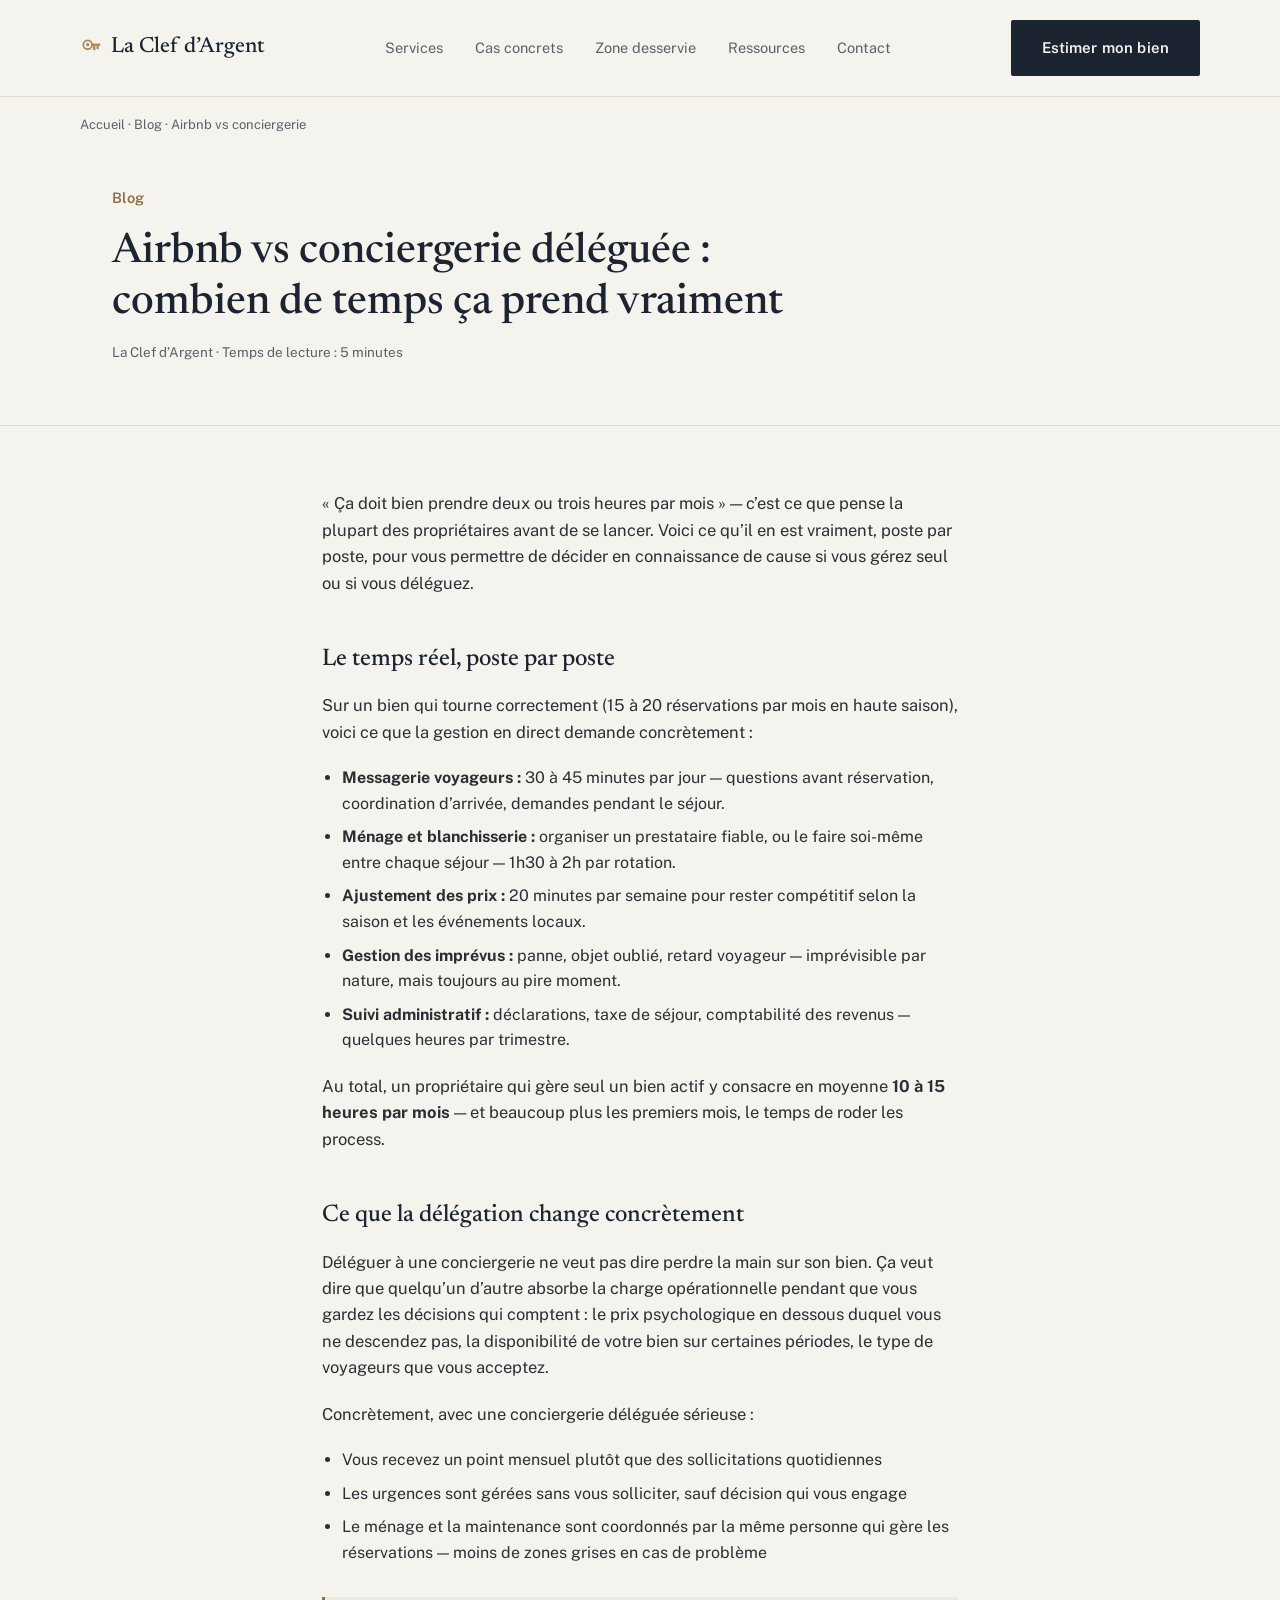
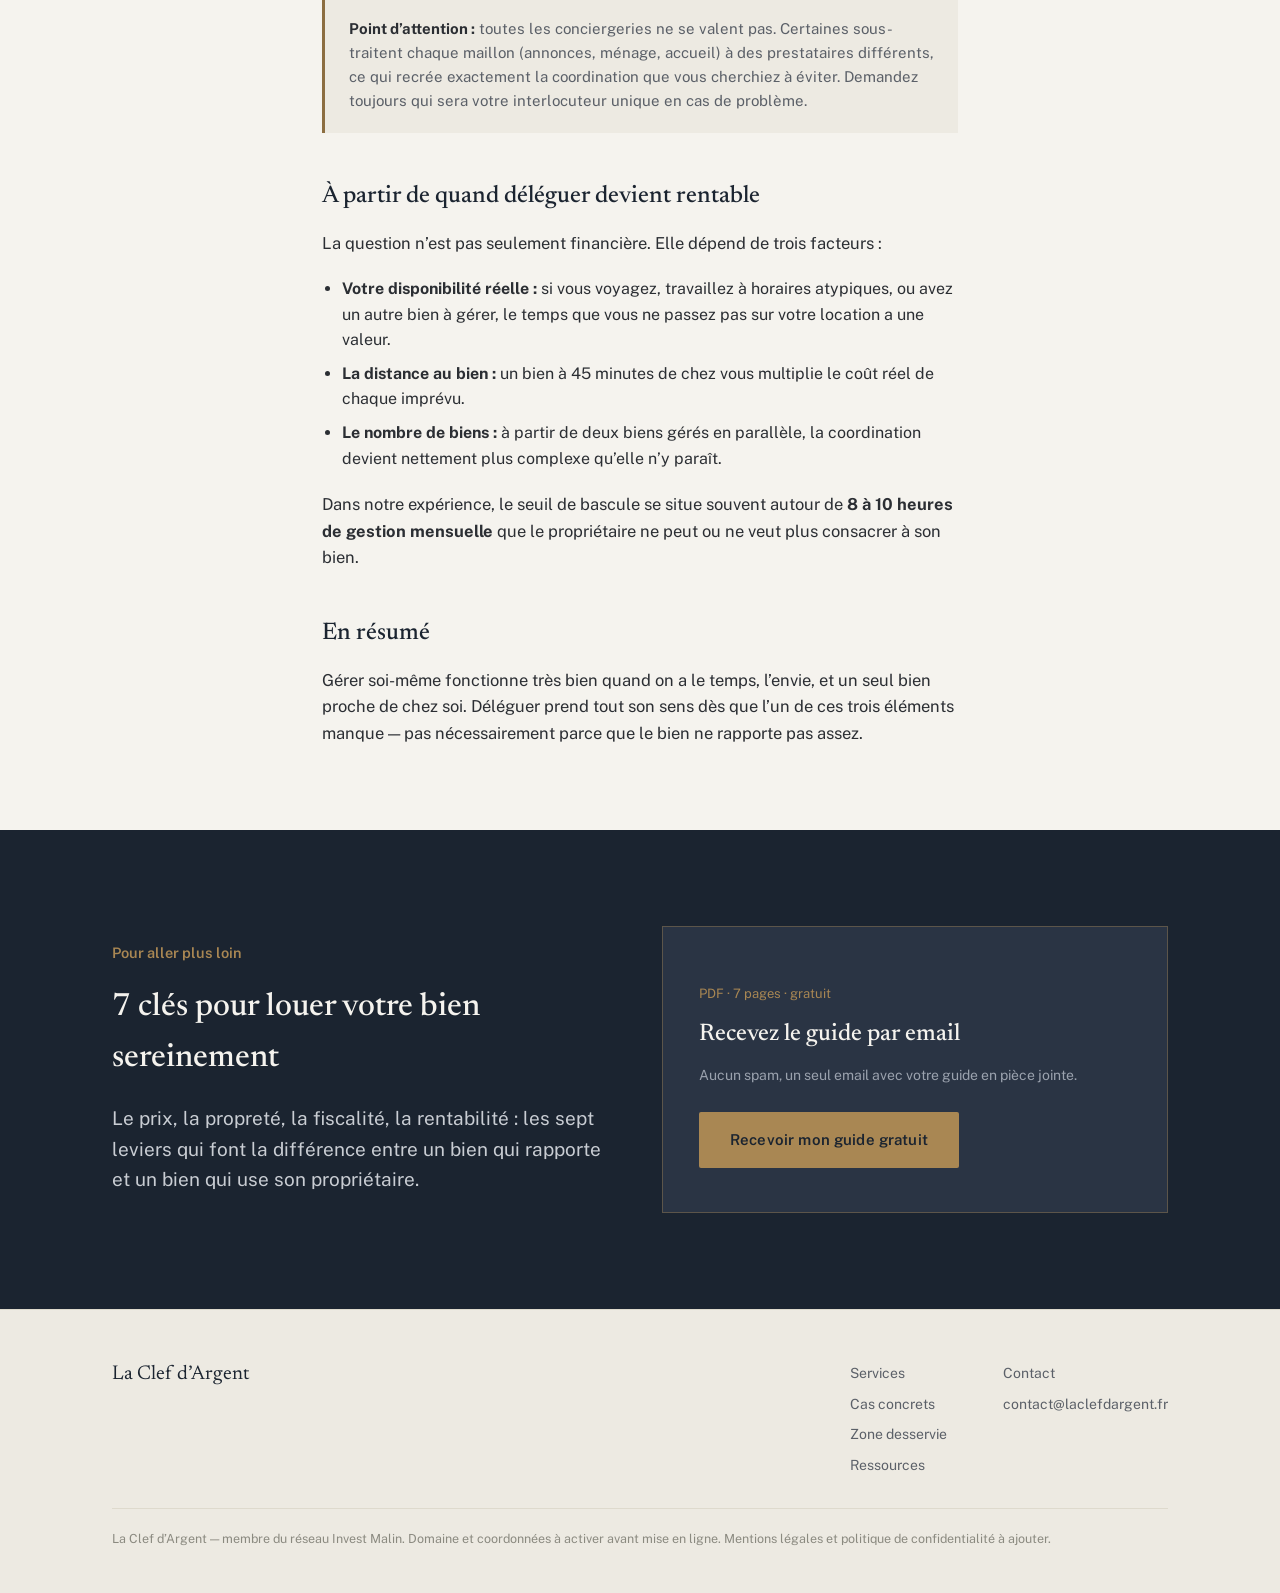
==== blog-airbnb-vs-conciergerie.html @ 1cd30d3f "Add files via upload" ====
<!DOCTYPE html>
<html lang="fr">
<head>
<meta charset="UTF-8">
<meta name="viewport" content="width=device-width, initial-scale=1.0">
<title>Airbnb vs conciergerie déléguée : combien de temps ça prend vraiment | La Clef d’Argent</title>
<meta name="description" content="Gérer soi-même sa location courte durée ou déléguer à une conciergerie : combien d'heures par mois, quels risques, et à partir de quand ça vaut le coup de déléguer.">
<link rel="preconnect" href="https://fonts.googleapis.com">
<link rel="preconnect" href="https://fonts.gstatic.com" crossorigin>
<link href="https://fonts.googleapis.com/css2?family=Newsreader:ital,opsz,wght@0,6..72,400;0,6..72,500;0,6..72,600;1,6..72,400&family=Public+Sans:wght@400;500;600&display=swap" rel="stylesheet">
<link rel="stylesheet" href="styles.css">
</head>
<body>

<header>
  <div class="wrap nav">
    <a href="index.html" class="brand"><span class="brand-mark" aria-hidden="true"><svg viewBox="0 0 40 40" width="22" height="22"><circle cx="14" cy="14" r="8" fill="none" stroke="#A98753" stroke-width="3"/><circle cx="14" cy="14" r="3" fill="#A98753"/><rect x="20" y="12" width="17" height="4" fill="#A98753"/><rect x="30" y="16" width="4" height="6" fill="#A98753"/><rect x="24" y="16" width="4" height="8" fill="#A98753"/></svg></span>La Clef d’Argent</a>
    <nav class="navlinks">
      <a href="services.html">Services</a>
      <a href="cas-concrets.html">Cas concrets</a>
      <a href="zone-desservie.html">Zone desservie</a>
      <a href="ressources.html">Ressources</a>
      <a href="index.html#contact">Contact</a>
    </nav>
    <a href="index.html#contact" class="btn btn-primary nav-cta">Estimer mon bien</a>
  </div>
</header>

<div class="wrap breadcrumb"><a href="index.html">Accueil</a> · <a href="blog-airbnb-vs-conciergerie.html">Blog</a> · Airbnb vs conciergerie</div>

<section class="page-hero">
  <div class="wrap">
    <p class="kicker">Blog</p>
    <h1>Airbnb vs conciergerie déléguée : combien de temps ça prend vraiment</h1>
    <p class="article-meta">La Clef d’Argent · Temps de lecture : 5 minutes</p>
  </div>
</section>

<section class="section-tight">
  <div class="wrap prose">
    <p>« Ça doit bien prendre deux ou trois heures par mois » — c’est ce que pense la plupart des propriétaires avant de se lancer. Voici ce qu’il en est vraiment, poste par poste, pour vous permettre de décider en connaissance de cause si vous gérez seul ou si vous déléguez.</p>

    <h2>Le temps réel, poste par poste</h2>
    <p>Sur un bien qui tourne correctement (15 à 20 réservations par mois en haute saison), voici ce que la gestion en direct demande concrètement :</p>
    <ul>
      <li><strong>Messagerie voyageurs :</strong> 30 à 45 minutes par jour — questions avant réservation, coordination d’arrivée, demandes pendant le séjour.</li>
      <li><strong>Ménage et blanchisserie :</strong> organiser un prestataire fiable, ou le faire soi-même entre chaque séjour — 1h30 à 2h par rotation.</li>
      <li><strong>Ajustement des prix :</strong> 20 minutes par semaine pour rester compétitif selon la saison et les événements locaux.</li>
      <li><strong>Gestion des imprévus :</strong> panne, objet oublié, retard voyageur — imprévisible par nature, mais toujours au pire moment.</li>
      <li><strong>Suivi administratif :</strong> déclarations, taxe de séjour, comptabilité des revenus — quelques heures par trimestre.</li>
    </ul>
    <p>Au total, un propriétaire qui gère seul un bien actif y consacre en moyenne <strong>10 à 15 heures par mois</strong> — et beaucoup plus les premiers mois, le temps de roder les process.</p>

    <h2>Ce que la délégation change concrètement</h2>
    <p>Déléguer à une conciergerie ne veut pas dire perdre la main sur son bien. Ça veut dire que quelqu’un d’autre absorbe la charge opérationnelle pendant que vous gardez les décisions qui comptent : le prix psychologique en dessous duquel vous ne descendez pas, la disponibilité de votre bien sur certaines périodes, le type de voyageurs que vous acceptez.</p>
    <p>Concrètement, avec une conciergerie déléguée sérieuse :</p>
    <ul>
      <li>Vous recevez un point mensuel plutôt que des sollicitations quotidiennes</li>
      <li>Les urgences sont gérées sans vous solliciter, sauf décision qui vous engage</li>
      <li>Le ménage et la maintenance sont coordonnés par la même personne qui gère les réservations — moins de zones grises en cas de problème</li>
    </ul>

    <div class="callout"><strong>Point d’attention :</strong> toutes les conciergeries ne se valent pas. Certaines sous-traitent chaque maillon (annonces, ménage, accueil) à des prestataires différents, ce qui recrée exactement la coordination que vous cherchiez à éviter. Demandez toujours qui sera votre interlocuteur unique en cas de problème.</div>

    <h2>À partir de quand déléguer devient rentable</h2>
    <p>La question n’est pas seulement financière. Elle dépend de trois facteurs :</p>
    <ul>
      <li><strong>Votre disponibilité réelle :</strong> si vous voyagez, travaillez à horaires atypiques, ou avez un autre bien à gérer, le temps que vous ne passez pas sur votre location a une valeur.</li>
      <li><strong>La distance au bien :</strong> un bien à 45 minutes de chez vous multiplie le coût réel de chaque imprévu.</li>
      <li><strong>Le nombre de biens :</strong> à partir de deux biens gérés en parallèle, la coordination devient nettement plus complexe qu’elle n’y paraît.</li>
    </ul>
    <p>Dans notre expérience, le seuil de bascule se situe souvent autour de <strong>8 à 10 heures de gestion mensuelle</strong> que le propriétaire ne peut ou ne veut plus consacrer à son bien.</p>

    <h2>En résumé</h2>
    <p>Gérer soi-même fonctionne très bien quand on a le temps, l’envie, et un seul bien proche de chez soi. Déléguer prend tout son sens dès que l’un de ces trois éléments manque — pas nécessairement parce que le bien ne rapporte pas assez.</p>
  </div>
</section>

<section class="section guide-section" id="guide">
  <div class="wrap guide-grid">
    <div>
      <p class="kicker" style="color:var(--brass);">Pour aller plus loin</p>
      <h2>7 clés pour louer votre bien sereinement</h2>
      <p class="lead">Le prix, la propreté, la fiscalité, la rentabilité : les sept leviers qui font la différence entre un bien qui rapporte et un bien qui use son propriétaire.</p>
    </div>
    <div class="guide-cover">
      <p class="tag">PDF · 7 pages · gratuit</p>
      <h3>Recevez le guide par email</h3>
      <p>Aucun spam, un seul email avec votre guide en pièce jointe.</p>
      <a href="index.html#guide" class="btn btn-brass">Recevoir mon guide gratuit</a>
    </div>
  </div>
</section>

<footer>
  <div class="wrap">
    <div class="footer-grid">
      <div class="footer-brand">La Clef d’Argent</div>
      <div class="footer-cols">
        <div>
          <a href="services.html">Services</a>
          <a href="cas-concrets.html">Cas concrets</a>
          <a href="zone-desservie.html">Zone desservie</a>
          <a href="ressources.html">Ressources</a>
        </div>
        <div>
          <a href="index.html#contact">Contact</a>
          <a href="mailto:contact@laclefdargent.fr">contact@laclefdargent.fr</a>
        </div>
      </div>
    </div>
    <p class="fine">La Clef d’Argent — membre du réseau Invest Malin. Domaine et coordonnées à activer avant mise en ligne. Mentions légales et politique de confidentialité à ajouter.</p>
  </div>
</footer>

</body>
</html>
---- styles.css ----
:root{
    --navy:#1B2430;
    --navy-soft:#2A3444;
    --bone:#EDEAE2;
    --bone-2:#F5F3EE;
    --brass:#A98753;
    --brass-dark:#8C6E41;
    --ink:#2B2E33;
    --ink-soft:#5B6068;
    --green:#3F4B3B;
    --line:#DEDACD;
    --danger:#9B4A3F;
  }
  *{box-sizing:border-box;}
  html{scroll-behavior:smooth;}
  body{
    margin:0;
    font-family:'Public Sans', sans-serif;
    color:var(--ink);
    background:var(--bone-2);
    line-height:1.6;
  }
  h1,h2,h3,.serif{font-family:'Newsreader', serif;}
  h1,h2,h3{color:var(--navy); font-weight:500; margin:0;}
  a{color:inherit;}
  img,svg{max-width:100%; display:block;}
  .wrap{max-width:1120px; margin:0 auto; padding:0 32px;}
  .section{padding:96px 0;}
  .section-tight{padding:64px 0;}
  .lead{font-size:19px; color:var(--ink-soft); max-width:640px;}
  .btn{
    display:inline-flex; align-items:center; justify-content:center;
    padding:15px 30px; border-radius:2px; font-size:15px; font-weight:600;
    text-decoration:none; cursor:pointer; border:1px solid transparent;
    font-family:'Public Sans', sans-serif; letter-spacing:.01em;
  }
  .btn-primary{background:var(--navy); color:var(--bone-2);}
  .btn-primary:hover{background:var(--navy-soft);}
  .btn-outline{border-color:var(--navy); color:var(--navy); background:transparent;}
  .btn-outline:hover{background:rgba(27,36,48,0.06);}
  .btn-brass{background:var(--brass); color:var(--navy);}
  .btn-brass:hover{background:var(--brass-dark); color:var(--bone-2);}

  /* Header */
  header{
    position:sticky; top:0; z-index:50;
    background:rgba(245,243,238,0.92); backdrop-filter:blur(6px);
    border-bottom:1px solid var(--line);
  }
  .nav{display:flex; align-items:center; justify-content:space-between; padding:20px 0;}
  .brand{font-family:'Newsreader', serif; font-size:22px; font-weight:500; color:var(--navy); text-decoration:none; display:inline-flex; align-items:center; gap:9px;}
  .brand-mark{display:inline-flex; flex-shrink:0;}
  .brand em{font-style:italic; color:var(--brass-dark);}
  .navlinks{display:flex; gap:32px; align-items:center;}
  .navlinks a{font-size:14.5px; text-decoration:none; color:var(--ink-soft);}
  .navlinks a:hover{color:var(--navy);}
  .nav-cta{display:none;}
  @media(min-width:860px){.nav-cta{display:inline-flex;}}
  .navlinks{display:none;}
  @media(min-width:860px){.navlinks{display:flex;}}

  /* Hero */
  .hero{padding:88px 0 72px; background:var(--bone-2);}
  .hero-grid{display:grid; grid-template-columns:1fr; gap:56px; align-items:center;}
  @media(min-width:900px){.hero-grid{grid-template-columns:1.05fr 0.95fr;}}
  .kicker{color:var(--brass-dark); font-size:14.5px; font-weight:600; margin-bottom:18px;}
  .hero h1{font-size:44px; line-height:1.15; margin-bottom:22px;}
  @media(min-width:640px){.hero h1{font-size:52px;}}
  .hero .lead{margin-bottom:32px;}
  .hero-ctas{display:flex; flex-wrap:wrap; gap:14px; margin-bottom:28px;}
  .trust-line{font-size:13.5px; color:var(--ink-soft); border-top:1px solid var(--line); padding-top:18px; max-width:520px;}

  /* Stats bar */
  .stats{background:var(--navy); color:var(--bone-2); padding:40px 0;}
  .stats-grid{display:grid; grid-template-columns:1fr; gap:28px;}
  @media(min-width:700px){.stats-grid{grid-template-columns:repeat(3,1fr);}}
  .stat h3{color:var(--brass); font-size:17px; margin-bottom:6px;}
  .stat p{color:#C9CDD3; font-size:14.5px; margin:0;}

  /* Steps */
  .steps{display:grid; grid-template-columns:1fr; gap:0;}
  @media(min-width:760px){.steps{grid-template-columns:repeat(4,1fr);}}
  .step{padding:28px 24px 28px 0; border-top:1px solid var(--line);}
  .step-num{font-family:'Newsreader', serif; font-style:italic; color:var(--brass-dark); font-size:26px; margin-bottom:10px;}
  .step h3{font-size:17px; margin-bottom:8px;}
  .step p{font-size:14.5px; color:var(--ink-soft); margin:0;}

  /* Two column editorial */
  .split{display:grid; grid-template-columns:1fr; gap:48px; align-items:start;}
  @media(min-width:900px){.split{grid-template-columns:0.9fr 1.1fr;}}
  .split h2{font-size:32px; margin-bottom:20px; line-height:1.25;}
  .checklist{list-style:none; margin:0; padding:0;}
  .checklist li{display:flex; gap:14px; padding:16px 0; border-top:1px solid var(--line); font-size:15.5px; color:var(--ink-soft);}
  .checklist li:last-child{border-bottom:1px solid var(--line);}
  .checklist strong{color:var(--ink); font-weight:600;}
  .check-mark{color:var(--brass-dark); flex-shrink:0; font-family:'Newsreader',serif; font-size:18px;}

  /* Guide (lead magnet) */
  .guide-section{background:var(--navy); color:var(--bone-2);}
  .guide-grid{display:grid; grid-template-columns:1fr; gap:44px; align-items:center;}
  @media(min-width:900px){.guide-grid{grid-template-columns:1fr 1fr;}}
  .guide-section h2{color:var(--bone-2); font-size:32px; margin-bottom:16px;}
  .guide-section .lead{color:#C9CDD3;}
  .guide-list{margin:24px 0 0; padding:0; list-style:none;}
  .guide-list li{font-size:14.5px; color:#C9CDD3; padding:8px 0; display:flex; gap:10px;}
  .guide-list li:before{content:"—"; color:var(--brass);}
  .guide-cover{
    background:var(--navy-soft); border:1px solid rgba(169,135,83,0.4);
    padding:44px 36px; position:relative;
  }
  .guide-cover .tag{color:var(--brass); font-size:13px; margin-bottom:14px;}
  .guide-cover h3{color:var(--bone-2); font-size:24px; line-height:1.3; margin-bottom:10px;}
  .guide-cover p{color:#9BA2AE; font-size:14px; margin-bottom:26px;}

  form.leadform{display:flex; flex-direction:column; gap:12px;}
  form.leadform input{
    padding:13px 14px; border:1px solid rgba(255,255,255,0.25); background:rgba(255,255,255,0.05);
    color:var(--bone-2); font-family:'Public Sans',sans-serif; font-size:14.5px; border-radius:2px;
  }
  form.leadform input::placeholder{color:#8B93A0;}
  form.leadform input:focus{outline:none; border-color:var(--brass);}
  .form-note{font-size:12px; color:#8B93A0; margin-top:8px;}
  .form-success{display:none; color:#BFD8C6; font-size:14.5px; padding-top:6px;}

  /* Testimonial-style quote */
  .quote-block{border-top:1px solid var(--line); border-bottom:1px solid var(--line); padding:56px 0; text-align:center;}
  .quote-block p{font-family:'Newsreader', serif; font-style:italic; font-size:26px; color:var(--navy); max-width:760px; margin:0 auto 16px;}
  .quote-block span{font-size:14px; color:var(--ink-soft);}

  /* Contact / final CTA */
  .contact-grid{display:grid; grid-template-columns:1fr; gap:48px;}
  @media(min-width:900px){.contact-grid{grid-template-columns:0.9fr 1.1fr;}}
  .contact-grid h2{font-size:32px; margin-bottom:16px;}
  .field-row{display:grid; grid-template-columns:1fr; gap:14px;}
  @media(min-width:560px){.field-row{grid-template-columns:1fr 1fr;}}
  .contact-form label{display:block; font-size:13px; color:var(--ink-soft); margin-bottom:6px;}
  .contact-form input, .contact-form textarea{
    width:100%; padding:12px 14px; border:1px solid var(--line); background:#fff;
    font-family:'Public Sans',sans-serif; font-size:14.5px; border-radius:2px; color:var(--ink);
  }
  .contact-form input:focus, .contact-form textarea:focus{outline:none; border-color:var(--brass-dark);}
  .contact-form .field{margin-bottom:16px;}
  .error-text{color:var(--danger); font-size:12.5px; margin-top:4px; display:none;}

  footer{background:var(--bone); border-top:1px solid var(--line); padding:48px 0 32px;}
  .footer-grid{display:flex; flex-wrap:wrap; justify-content:space-between; gap:24px; margin-bottom:28px;}
  .footer-brand{font-family:'Newsreader', serif; font-size:20px; color:var(--navy);}
  .footer-cols{display:flex; gap:56px; flex-wrap:wrap;}
  .footer-cols div{font-size:14px; color:var(--ink-soft);}
  .footer-cols a{text-decoration:none; color:var(--ink-soft); display:block; padding:4px 0;}
  .footer-cols a:hover{color:var(--navy);}
  .fine{font-size:12.5px; color:#8B8A80; border-top:1px solid var(--line); padding-top:20px;}

/* Content pages (zone desservie, blog) */
.breadcrumb{font-size:13px; color:var(--ink-soft); padding:18px 0 0;}
.breadcrumb a{color:var(--ink-soft); text-decoration:none;}
.breadcrumb a:hover{color:var(--navy);}
.page-hero{padding:36px 0 48px; border-bottom:1px solid var(--line);}
.page-hero h1{font-size:36px; line-height:1.2; max-width:760px;}
@media(min-width:640px){.page-hero h1{font-size:42px;}}
.page-hero .lead{margin-top:16px;}
.article-meta{font-size:13.5px; color:var(--ink-soft); margin-top:14px;}
.prose{max-width:700px;}
.prose p{font-size:16.5px; color:var(--ink); margin:0 0 20px;}
.prose h2{font-size:24px; margin:44px 0 14px;}
.prose h3{font-size:19px; margin:32px 0 10px;}
.prose ul{margin:0 0 20px; padding-left:20px;}
.prose li{font-size:16px; color:var(--ink); margin-bottom:8px;}
.callout{background:var(--bone); border-left:3px solid var(--brass-dark); padding:20px 24px; margin:32px 0; font-size:15px; color:var(--ink-soft);}
.callout strong{color:var(--ink);}

.commune-grid{display:grid; grid-template-columns:1fr; gap:0; margin-top:8px;}
@media(min-width:700px){.commune-grid{grid-template-columns:1fr 1fr;}}
.commune-item{padding:20px 24px 20px 0; border-top:1px solid var(--line);}
.commune-item h3{font-size:17px; margin-bottom:6px;}
.commune-item p{font-size:14.5px; color:var(--ink-soft); margin:0;}

.check-item{display:flex; gap:14px; padding:16px 0; border-top:1px solid var(--line); font-size:15.5px; color:var(--ink-soft); align-items:flex-start;}
.check-item:last-child{border-bottom:1px solid var(--line);}
.check-item strong{color:var(--ink); font-weight:600;}
.check-box{flex-shrink:0; width:18px; height:18px; border:1.5px solid var(--brass-dark); margin-top:2px;}

/* Simulator */
.sim-grid{display:grid; grid-template-columns:1fr; gap:32px;}
@media(min-width:900px){.sim-grid{grid-template-columns:1fr 1fr;}}
.sim-card{background:#fff; border:1px solid var(--line); padding:28px 26px;}
.sim-card h3{font-size:16px; margin-bottom:18px;}
.sim-field{margin-bottom:16px;}
.sim-field label{display:block; font-size:13px; color:var(--ink-soft); margin-bottom:6px;}
.sim-field select, .sim-field input{
  width:100%; padding:11px 12px; border:1px solid var(--line); background:#fff;
  font-family:'Public Sans',sans-serif; font-size:14.5px; border-radius:2px; color:var(--ink);
}
.sim-field select:focus, .sim-field input:focus{outline:none; border-color:var(--brass-dark);}
.sim-field-row{display:grid; grid-template-columns:1fr 1fr; gap:12px;}
.sim-check{display:flex; align-items:center; gap:8px; font-size:13.5px; color:var(--ink-soft); margin-bottom:16px;}
.sim-check input{width:auto;}
.sim-note{font-size:12px; color:var(--ink-soft); margin-top:4px;}
.sim-flag{display:inline-block; font-size:11px; padding:2px 8px; border-radius:2px; margin-left:6px; vertical-align:middle;}
.sim-flag-verified{background:#E4ECE6; color:var(--green);}
.sim-flag-check{background:#F3E8D9; color:var(--brass-dark);}

.sim-result{background:var(--navy); color:var(--bone-2); padding:28px 26px;}
.sim-result h3{color:var(--bone-2); font-size:16px; margin-bottom:18px;}
.sim-line{display:flex; justify-content:space-between; padding:10px 0; border-top:1px solid rgba(255,255,255,0.12); font-size:14px; color:#C9CDD3;}
.sim-line strong{color:var(--bone-2);}
.sim-total{display:flex; justify-content:space-between; padding:16px 0 4px; margin-top:6px; border-top:1px solid var(--brass); font-size:19px; color:var(--brass); font-family:'Newsreader',serif;}
.sim-disclaimer{background:var(--bone); border-left:3px solid var(--brass-dark); padding:16px 20px; font-size:13px; color:var(--ink-soft); margin-top:24px;}

/* Homepage trust sections */
.counters{display:grid; grid-template-columns:repeat(2,1fr); gap:24px; text-align:center;}
@media(min-width:700px){.counters{grid-template-columns:repeat(4,1fr);}}
.counter-num{font-family:'Newsreader',serif; font-size:34px; color:var(--navy);}
.counter-label{font-size:13px; color:var(--ink-soft); margin-top:4px;}

.testimonial-grid{display:grid; grid-template-columns:1fr; gap:0;}
@media(min-width:760px){.testimonial-grid{grid-template-columns:repeat(3,1fr);}}
.testimonial{padding:24px 24px 24px 0; border-top:1px solid var(--line);}
.testimonial p{font-size:15px; color:var(--ink); font-style:italic; margin-bottom:12px;}
.testimonial span{font-size:13px; color:var(--ink-soft);}

.beforeafter-grid{display:grid; grid-template-columns:1fr 1fr; gap:2px; background:var(--line);}
.beforeafter-panel{background:var(--bone-2); aspect-ratio:4/3; display:flex; align-items:center; justify-content:center; flex-direction:column; gap:8px;}
.beforeafter-panel span{font-size:12px; color:var(--ink-soft); letter-spacing:.02em;}

.faq-item{border-top:1px solid var(--line); padding:20px 0;}
.faq-item:last-child{border-bottom:1px solid var(--line);}
.faq-item h3{font-size:16px; margin-bottom:8px; font-weight:600; color:var(--navy);}
.faq-item p{font-size:14.5px; color:var(--ink-soft); margin:0;}

.placeholder-note{font-size:12px; color:var(--brass-dark); background:var(--bone); display:inline-block; padding:3px 10px; border-radius:2px; margin-bottom:12px;}
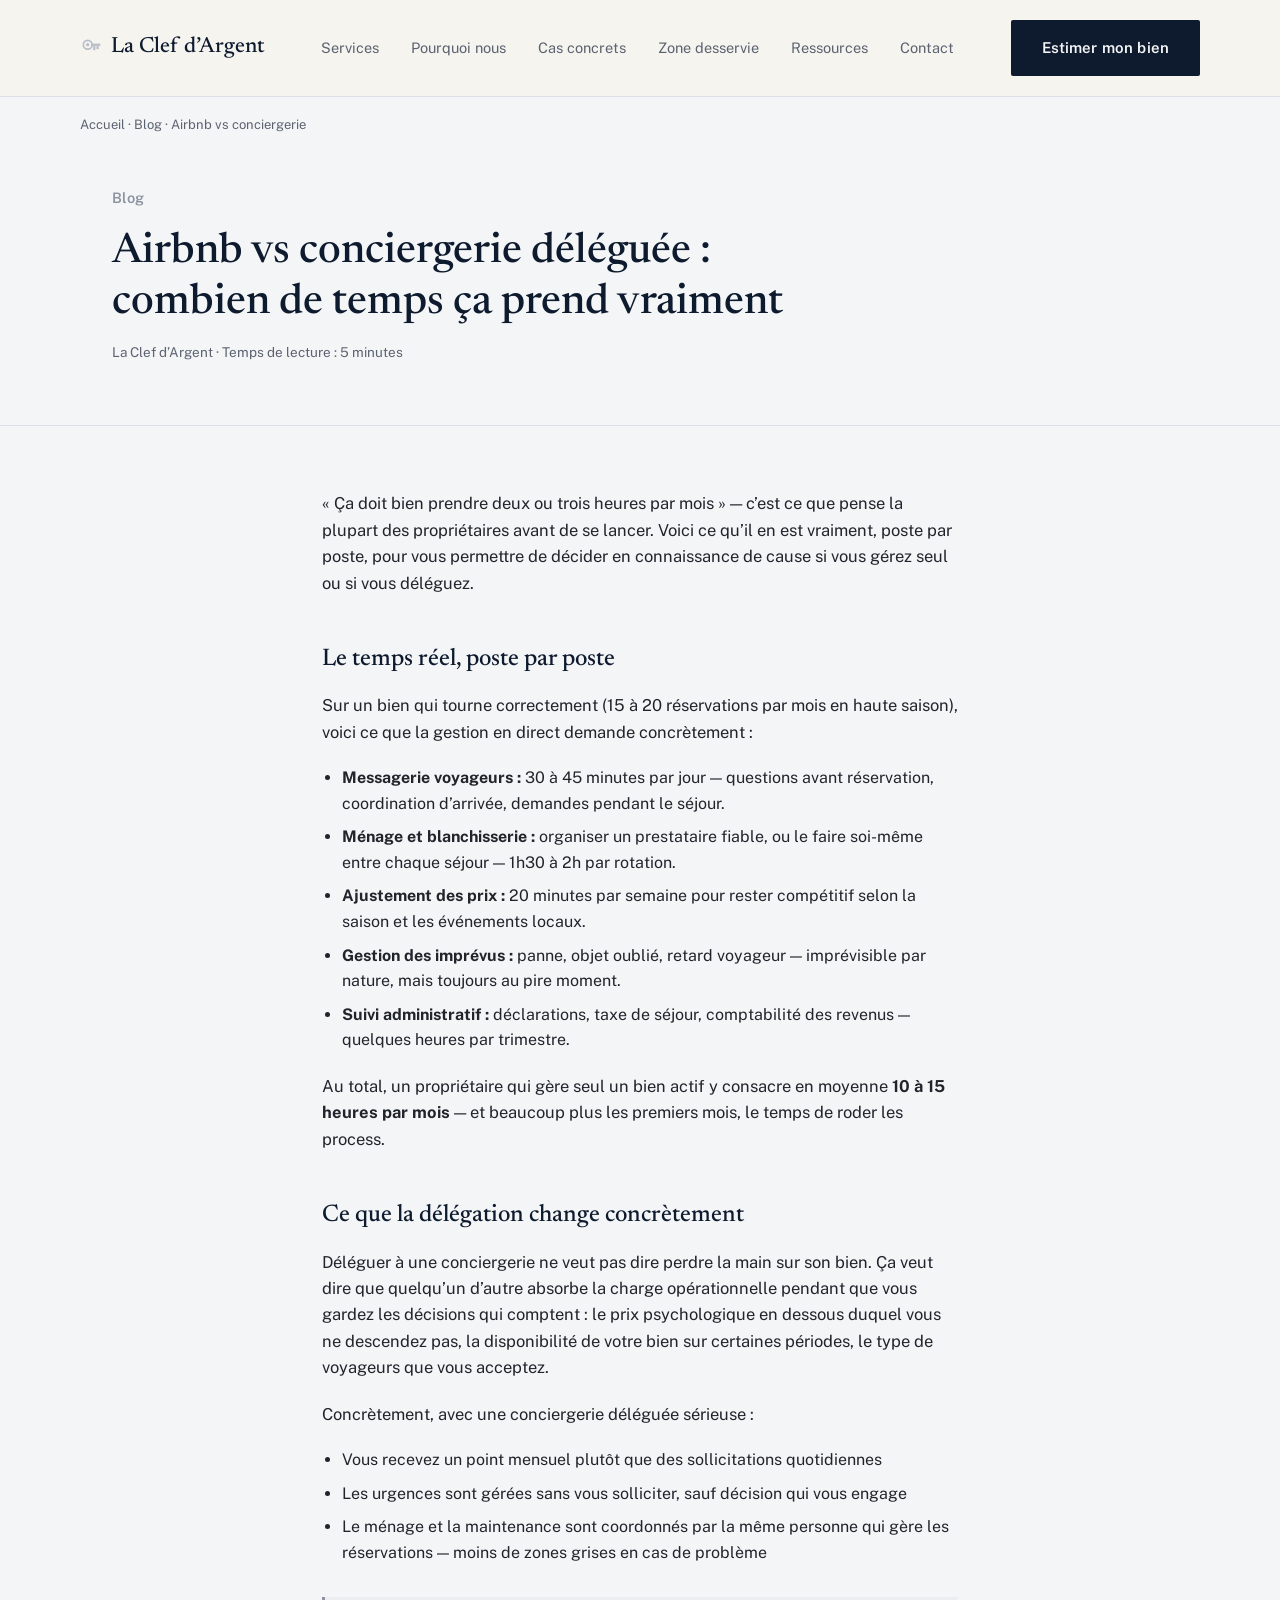
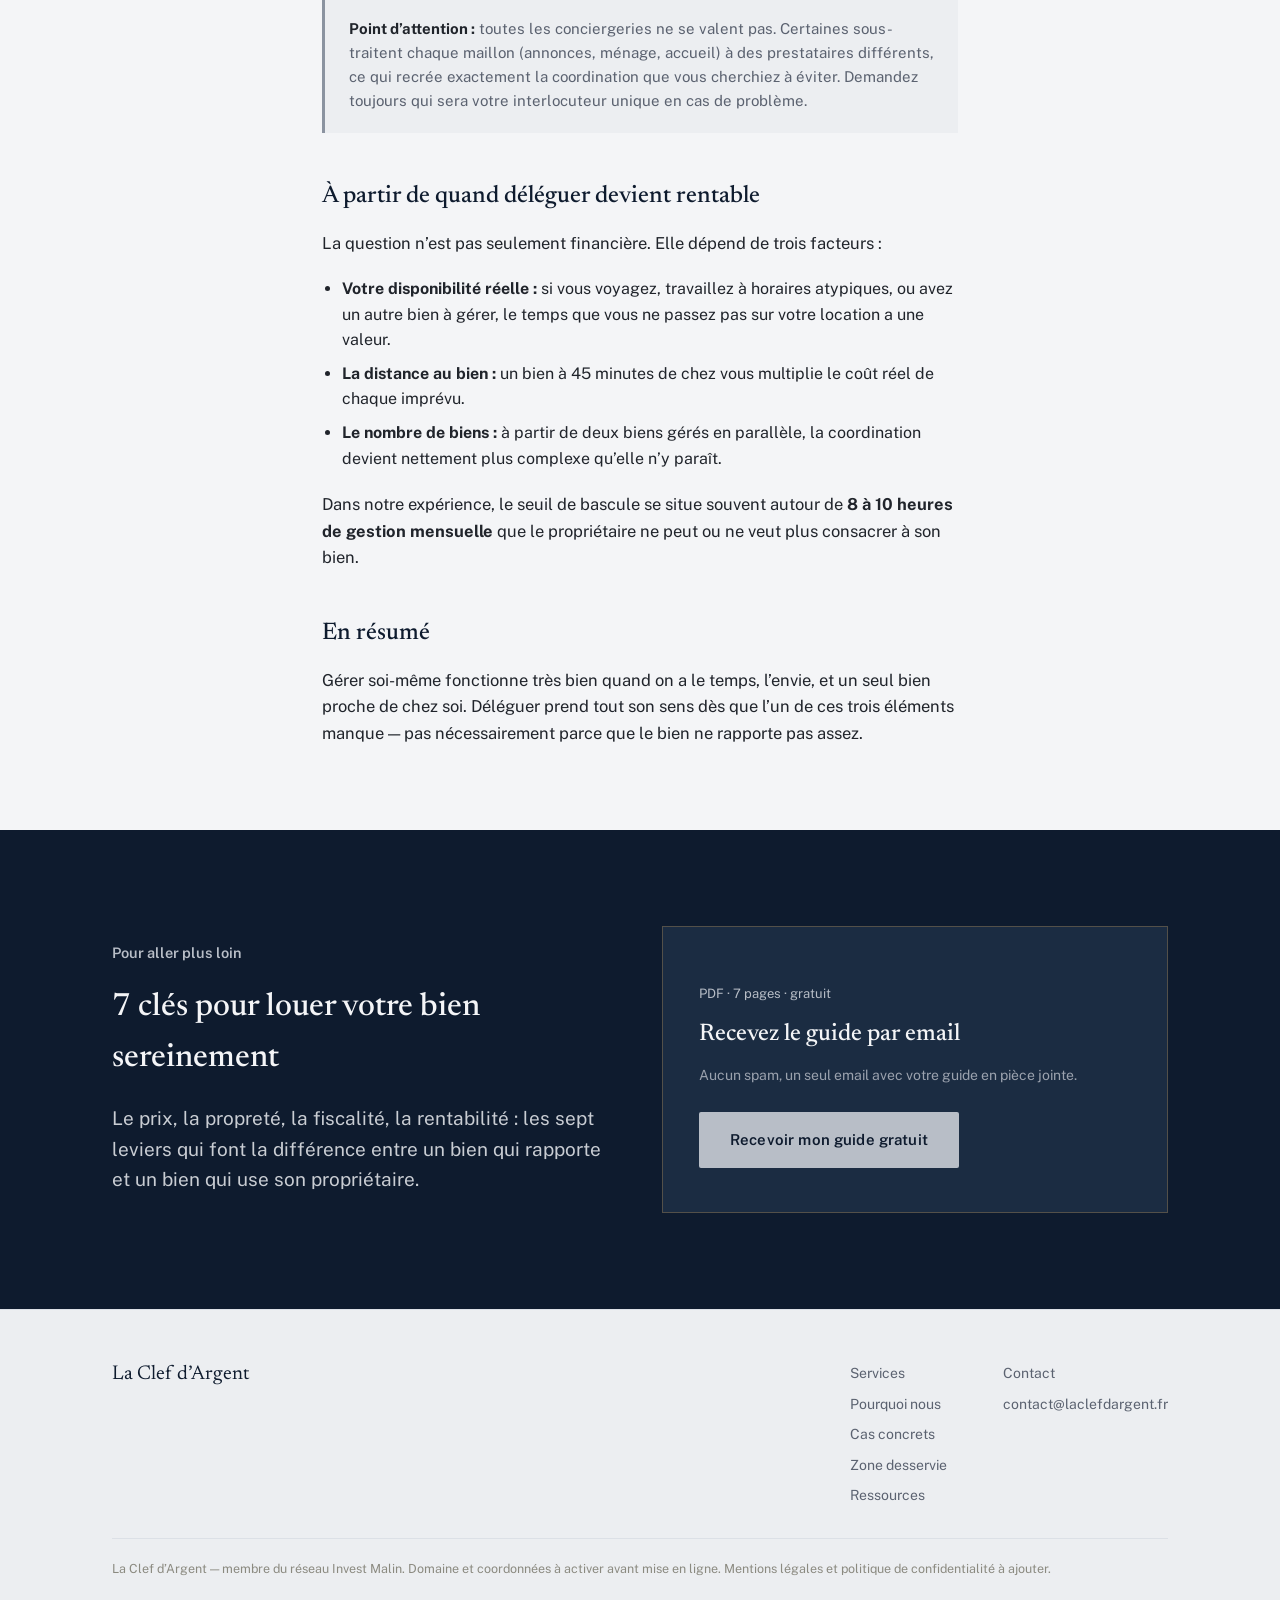
==== commit ae4e5ee2: "Add files via upload" ====
--- a/blog-airbnb-vs-conciergerie.html
+++ b/blog-airbnb-vs-conciergerie.html
@@ -14,9 +14,10 @@
 
 <header>
   <div class="wrap nav">
-    <a href="index.html" class="brand"><span class="brand-mark" aria-hidden="true"><svg viewBox="0 0 40 40" width="22" height="22"><circle cx="14" cy="14" r="8" fill="none" stroke="#A98753" stroke-width="3"/><circle cx="14" cy="14" r="3" fill="#A98753"/><rect x="20" y="12" width="17" height="4" fill="#A98753"/><rect x="30" y="16" width="4" height="6" fill="#A98753"/><rect x="24" y="16" width="4" height="8" fill="#A98753"/></svg></span>La Clef d’Argent</a>
+    <a href="index.html" class="brand"><span class="brand-mark" aria-hidden="true"><svg viewBox="0 0 40 40" width="22" height="22"><circle cx="14" cy="14" r="8" fill="none" stroke="#B8BEC7" stroke-width="3"/><circle cx="14" cy="14" r="3" fill="#B8BEC7"/><rect x="20" y="12" width="17" height="4" fill="#B8BEC7"/><rect x="30" y="16" width="4" height="6" fill="#B8BEC7"/><rect x="24" y="16" width="4" height="8" fill="#B8BEC7"/></svg></span>La Clef d’Argent</a>
     <nav class="navlinks">
       <a href="services.html">Services</a>
+      <a href="pourquoi-nous.html">Pourquoi nous</a>
       <a href="cas-concrets.html">Cas concrets</a>
       <a href="zone-desservie.html">Zone desservie</a>
       <a href="ressources.html">Ressources</a>
@@ -99,6 +100,7 @@
       <div class="footer-cols">
         <div>
           <a href="services.html">Services</a>
+          <a href="pourquoi-nous.html">Pourquoi nous</a>
           <a href="cas-concrets.html">Cas concrets</a>
           <a href="zone-desservie.html">Zone desservie</a>
           <a href="ressources.html">Ressources</a>
--- a/styles.css
+++ b/styles.css
@@ -1,14 +1,14 @@
 :root{
-    --navy:#1B2430;
-    --navy-soft:#2A3444;
-    --bone:#EDEAE2;
-    --bone-2:#F5F3EE;
-    --brass:#A98753;
-    --brass-dark:#8C6E41;
-    --ink:#2B2E33;
-    --ink-soft:#5B6068;
+    --navy:#0E1B2E;
+    --navy-soft:#1B2C42;
+    --bone:#ECEEF1;
+    --bone-2:#F4F5F7;
+    --brass:#B8BEC7;
+    --brass-dark:#8B93A0;
+    --ink:#20242B;
+    --ink-soft:#5B6270;
     --green:#3F4B3B;
-    --line:#DEDACD;
+    --line:#DCE0E6;
     --danger:#9B4A3F;
   }
   *{box-sizing:border-box;}
@@ -229,3 +229,11 @@
 .faq-item p{font-size:14.5px; color:var(--ink-soft); margin:0;}
 
 .placeholder-note{font-size:12px; color:var(--brass-dark); background:var(--bone); display:inline-block; padding:3px 10px; border-radius:2px; margin-bottom:12px;}
+
+/* Comparison table (pourquoi-nous) */
+.compare-table{width:100%; border-collapse:collapse; margin-top:8px;}
+.compare-table th, .compare-table td{padding:14px 16px; text-align:left; font-size:14.5px; border-top:1px solid var(--line);}
+.compare-table thead th{border-top:none; font-size:13px; color:var(--ink-soft); font-weight:600; padding-bottom:10px;}
+.compare-table td:first-child, .compare-table th:first-child{color:var(--ink-soft); width:38%;}
+.compare-table td.col-us{color:var(--navy); font-weight:600;}
+.compare-table td.col-them{color:var(--ink-soft);}
